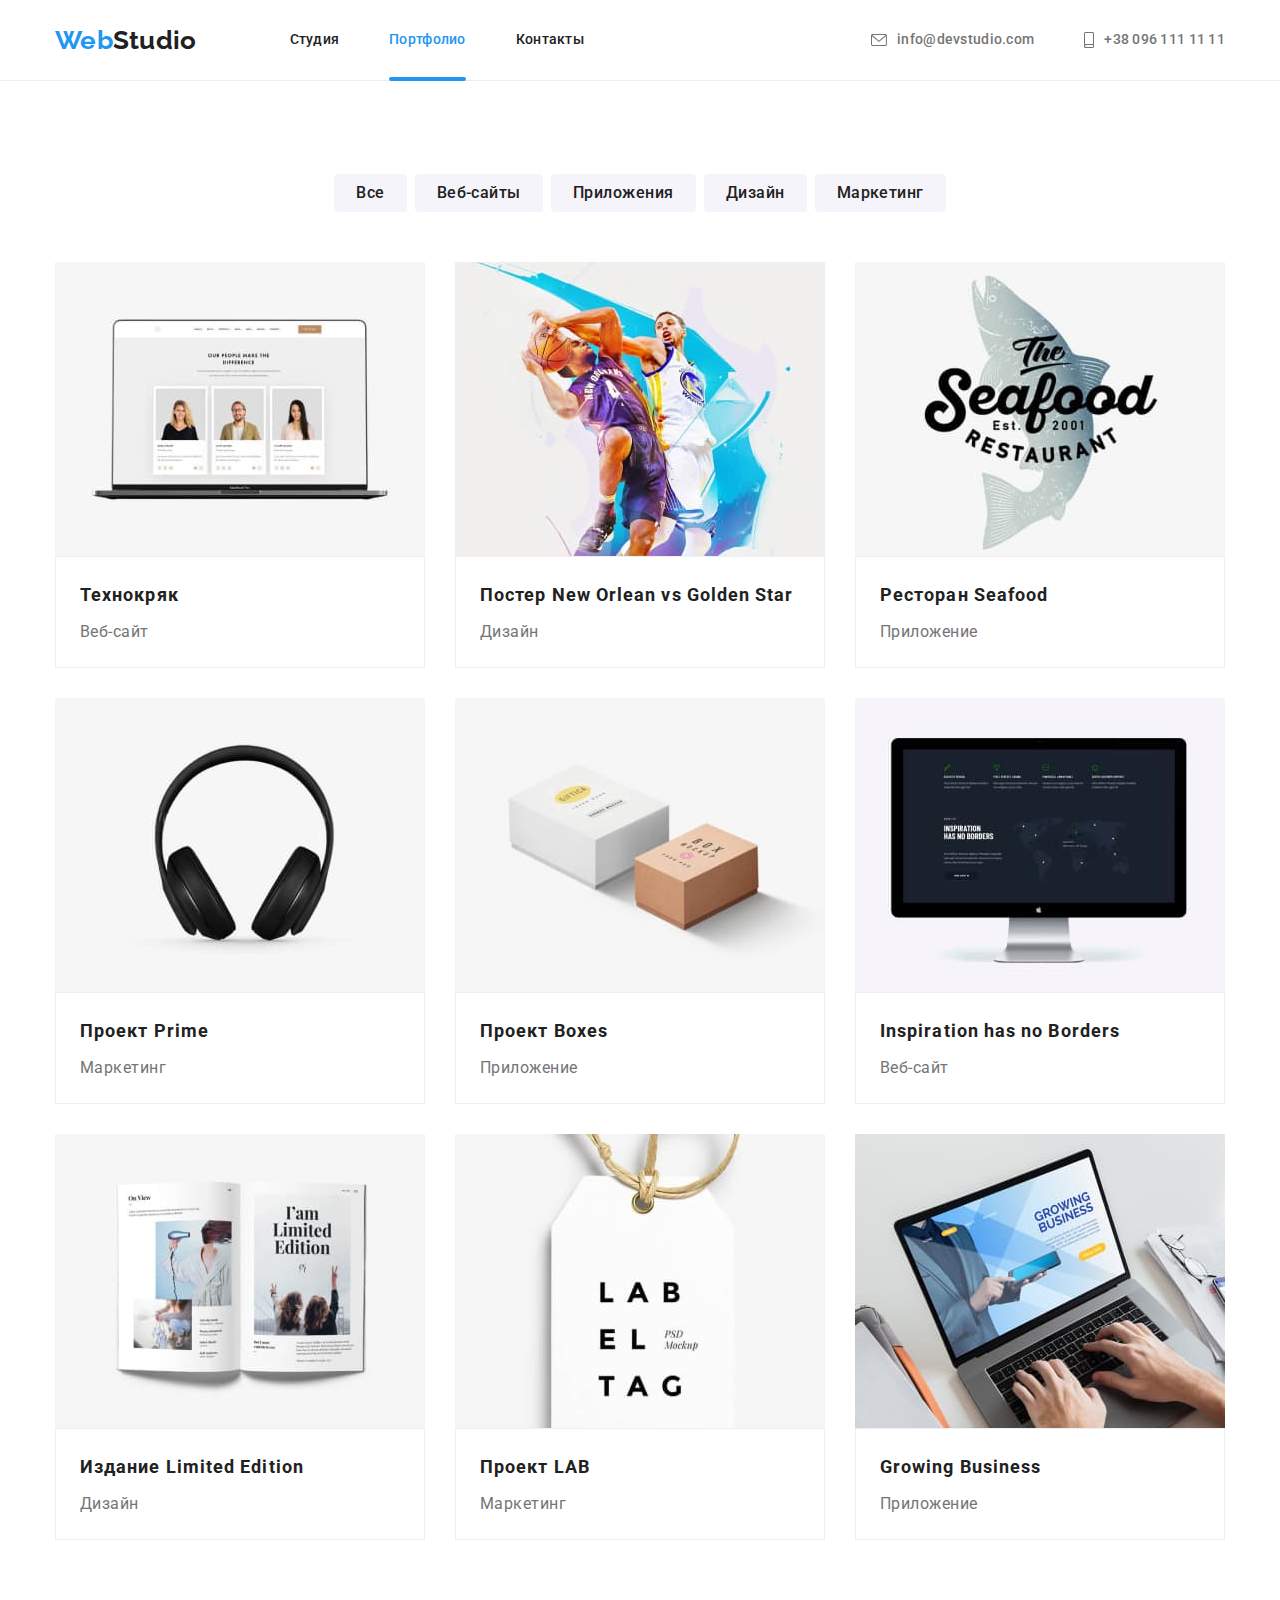
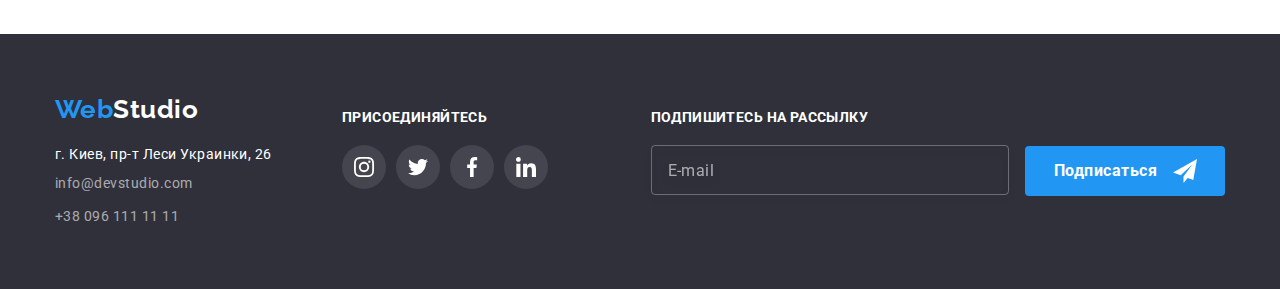
==== portfolio.html @ 557e2984 "clone project" ====
<!DOCTYPE html>
<html lang="ru">
<head>
    <meta charset="UTF-8">
    <meta http-equiv="X-UA-Compatible" content="IE=edge">
    <meta name="viewport" content="width=device-width, initial-scale=1.0">
    <title>Document</title>
    <link href="https://fonts.googleapis.com/css2?family=Raleway:wght@700&family=Roboto:wght@400;500;700;900&display=swap" rel="stylesheet">
    <link rel="stylesheet" href="https://cdnjs.cloudflare.com/ajax/libs/modern-normalize/1.1.0/modern-normalize.min.css">
    <link rel="stylesheet" href="./css/styles.css">    
</head>
<body>
    <header class="page-header">
        <nav class="container site-nav">
            <a href="./index.html" class="logo"><span class="logo-web">Web</span><span class="logo-studio">Studio</span></a>
            <ul class="nav-nav list">
                <li class="item">
                    <a href="./index.html" class="site-nav-link">Студия</a>
                </li>
                <li class="item">
                    <a href="./portfolio.html" class="site-nav-link current">Портфолио</a>
                </li>
                <li class="item">
                    <a href="#" class="site-nav-link">Контакты</a>
                </li>
            </ul>
            <ul class="nav-contacts list">
                <li class="item">
                    <a href="mailto:info@devstudio.com" class="site-nav-contacts">
                        <svg class="icon-mail" aria-hidden="true">
                            <use href="./images/sprite.svg#icon-envelope"></use>
                        </svg>
                        info@devstudio.com
                    </a>
                </li>
                <li class="item">
                    <a href="tel:+380961111111" class="site-nav-contacts">
                        <svg class="icon-phone" aria-hidden="true">
                            <use href="./images/sprite.svg#icon-smartphone"></use>
                        </svg>
                        +38 096 111 11 11
                    </a>
                </li>
            </ul>
        </nav>
</header>
    <main>
        <section class="section">
            <div class="container">
                <h1 class="jobs-portfolio">Наши работы</h1>
                <ul class="nav-filter list">
                    <li class="nav-filter-item">
                        <button type="button" class="nav-filter-btn">Все</button>
                    </li>
                    <li class="nav-filter-item">
                        <button type="button" class="nav-filter-btn">Веб-сайты</button>
                    </li>
                    <li class="nav-filter-item">
                        <button type="button" class="nav-filter-btn">Приложения</button>
                    </li>
                    <li class="nav-filter-item">
                        <button type="button" class="nav-filter-btn">Дизайн</button>
                    </li>
                    <li class="nav-filter-item">
                        <button type="button" class="nav-filter-btn">Маркетинг</button>
                    </li>
                </ul>
            <ul class="projects list">
                <li class="projects-item">
                    <a href="#" class="project-link">
                        <div class="overlay-box-projects">
                            <img src="./images/technokryak.jpg" alt="Веб сайт Технокряк" width="370" height="294" class="project-img">
                            <div class="overlay-projects">
                                <p>
                                    This content is hidden through transformation and only appears when hovering over the link image
                                </p>
                            </div>
                        </div>  
                        <div class="project-item-card">
                            <h2 class="project-title">Технокряк</h2>
                            <p class="project-type">Веб-сайт</p>
                        </div>
                    </a>
                </li>
                <li class="projects-item">
                    <a href="#" class="project-link">
                        <div class="overlay-box-projects">
                            <img src="./images/poster-bbal.jpg" alt="Дизайн афиши бля баскетбольной игры" width="370" height="294" class="project-img">
                            <div class="overlay-projects">
                                <p>
                                    This content is hidden through transformation and only appears when hovering over the link image
                                </p>
                            </div>
                        </div>
                            <div class="project-item-card">
                                <h2 class="project-title">Постер New Orlean vs Golden Star</h2>
                                <p class="project-type">Дизайн</p>
                            </div>
                        </a>
                </li>
                <li class="projects-item">
                    <a href="#" class="project-link">
                        <div class="overlay-box-projects">
                            <img src="./images/seafood-restaurant.jpg" alt="Приложение для Ресторана морепродуктов" width="370" height="294" class="project-img">
                            <div class="overlay-projects">
                                <p>
                                    This content is hidden through transformation and only appears when hovering over the link image
                                </p>
                        </div>
                        </div>
                            <div class="project-item-card">
                                <h2 class="project-title">Ресторан Seafood</h2>
                                <p class="project-type">Приложение</p>
                            </div>
                        </a>
                </li>
                <li class="projects-item">
                    <a href="#" class="project-link">
                        <div class="overlay-box-projects">
                            <img src="./images/project-prime.jpg" alt="Маркетинговый Проект Прайм" width="370" height="294" class="project-img">
                            <div class="overlay-projects">
                                <p>
                                    This content is hidden through transformation and only appears when hovering over the link image
                                </p>
                            </div>
                        </div>  
                        <div class="project-item-card">
                            <h2 class="project-title">Проект Prime</h2>
                            <p class="project-type">Маркетинг</p>
                        </div>
                    </a>
                </li>
                <li class="projects-item">
                    <a href="#" class="project-link">
                        <div class="overlay-box-projects">
                            <img src="./images/project-boxes.jpg" alt="Приложение Коробки" width="370" height="294" class="project-img">
                            <div class="overlay-projects">
                                <p>
                                    This content is hidden through transformation and only appears when hovering over the link image
                                </p>
                            </div>
                        </div>  
                        <div class="project-item-card">
                            <h2 class="project-title">Проект Boxes</h2>
                            <p class="project-type">Приложение</p>
                        </div>
                    </a>
                </li>
                <li class="projects-item">
                    <a href="#" class="project-link">
                        <div class="overlay-box-projects">
                            <img src="./images/inspiration-has-no-borders.jpg" alt="Веб сайт Вдохновение" width="370" height="294" class="project-img">
                            <div class="overlay-projects">
                                <p>
                                    This content is hidden through transformation and only appears when hovering over the link image
                                </p>
                            </div>
                        </div>  
                        <div class="project-item-card">
                            <h2 class="project-title">Inspiration has no Borders</h2>
                            <p class="project-type">Веб-сайт</p>
                        </div>
                    </a>
                </li>
                <li class="projects-item">
                    <a href="#" class="project-link">
                        <div class="overlay-box-projects">
                            <img src="./images/limited-edition.jpg" alt="Дизайн издания" width="370" height="294" class="project-img">
                            <div class="overlay-projects">
                                <p>
                                    This content is hidden through transformation and only appears when hovering over the link image
                                </p>
                            </div>
                        </div>  
                        <div class="project-item-card">
                            <h2 class="project-title">Издание Limited Edition</h2>
                            <p class="project-type">Дизайн</p>
                        </div>
                    </a>
                </li>
                <li class="projects-item">
                    <a href="#" class="project-link">
                        <div class="overlay-box-projects">
                            <img src="./images/project-lab.jpg" alt="Маркетинговый проект LAB" width="370" height="294" class="project-img">
                            <div class="overlay-projects">
                                <p>
                                    This content is hidden through transformation and only appears when hovering over the link image
                                </p>
                            </div>
                        </div>  
                        <div class="project-item-card">
                            <h2 class="project-title">Проект LAB</h2>
                            <p class="project-type">Маркетинг</p>
                        </div>
                    </a>
                </li>
                <li class="projects-item">
                    <a href="#" class="project-link">
                        <div class="overlay-box-projects">
                            <img src="./images/app-gw.jpg" alt="Приложение для бизнеса" width="370" height="294" class="project-img">
                            <div class="overlay-projects">
                                <p>
                                    This content is hidden through transformation and only appears when hovering over the link image
                                </p>
                            </div>
                        </div>  
                        <div class="project-item-card">
                            <h2 class="project-title">Growing Business</h2>
                            <p class="project-type">Приложение</p>
                        </div>
                    </a>
                </li>
            </ul>
            </div>     
        </section>
    </main>
    <footer class="section page-footer">
        <div class="container footer-container">
            <div class="left-container">
                <a href="./index.html" class="logo-footer"><span class="logo-web">Web</span><span class="logo-studio-footer">Studio</span></a>
        <address>
            <ul class="adress list">
                <li class="list-adress-item">
                    <a href="https://goo.gl/maps/piqngm7oDQpEDh6u6" target="_blank" rel="noopener nofollow noreferrer" class="footer-address">г. Киев, пр-т Леси Украинки, 26</a>
                </li>
                <li class="list-adress-item">
                    <a href="mailto:info@devstudio.com" class="footer-contacts">info@devstudio.com</a>
                </li>
                <li class="list-adress-item">
                    <a href="tel:+380961111111" class="footer-contacts">+38 096 111 11 11</a>
                </li>
            </ul>
        </address>
            </div>
            <div class="middle-container">
                <p class="join">присоединяйтесь</p>
                <div class="soc-nwf">
                    <ul class="social list">
                        <li class="social-network">
                            <a href="#" class="social-link-footer">
                                <svg class="icon-social-footer icon-instagram" aria-label="Перейти в Instagram">
                                    <use href="./images/sprite.svg#icon-instagram"></use>
                                </svg>
                            </a>
                        </li>
                        <li class="social-network">
                            <a href="#" class="social-link-footer">
                                <svg class="icon-social-footer icon-twitter" aria-label="Перейти в Twitter">
                                    <use href="./images/sprite.svg#icon-twitter"></use>
                                </svg>
                            </a>
                        </li>
                        <li class="social-network">
                            <a href="#" class="social-link-footer">
                                <svg class="icon-social-footer icon-facebook" aria-label="Перейти в Facebook">
                                    <use href="./images/sprite.svg#icon-facebook"></use>
                                </svg>
                            </a>
                        </li>
                        <li class="social-network">
                            <a href="#" class="social-link-footer">
                                <svg class="icon-social-footer icon-linkedin" aria-label="Перейти в LinkeIn">
                                    <use href="./images/sprite.svg#icon-linkedin"></use>
                                </svg>
                            </a>
                        </li>
                    </ul>
                </div>
            </div>
            <div class="right-container">
                <p class="join">Подпишитесь на рассылку</p>
                <form class="footer-subscription">
                    <label class="footer-subscription-label">
                        <input class="footer-subscription-email" type="email" name="user-email-footer" placeholder="E-mail">
                    </label>
                    <button type="submit" class="btn-hero footer-subscription-btn">Подписаться</button>
                </form>
            </div>
        </div>
    </footer>
</body>
</html>
---- css/styles.css ----
html {
	box-sizing: border-box;
}
*,
*::after,
*::before {
	box-sizing: inherit;
}
/* Стили для обнуления верхних отступов у элементов */
h1,
h2,
h3,
h4,
h5,
h6,
p {
	margin-top: 0;
}
/* Класс для обнуления базовых свойств у списков (ul) */
.list {
	list-style: none;
	padding-left: 0;
	margin: 0;
}
/* Класс для обнуления базовых свойств у ссылок */
.link {
	text-decoration: none;
	color: inherit;
}
/* Свойства для корректного отображения картинок */
img {
	display: block;
	max-width: 100%;
	height: auto;
}
/* Свойства для обнуления курсива у address */
address {
	font-style: normal;
}

:root{
    --text-color-black: #212121;
    --color-white: #FFFFFF;
    --text-color-gray: #757575;
    --text-color-contacts-footer: rgba(255,255,255,0.6);
    --accent-color-main: #2196F3;
    --secondary-background-color: #f5f4fa;
    --icons-clients-color: #afb1b8;
    --background-color: #e5e5e5;
    --transition-timing-function: cubic-bezier(0.4, 0, 0.2, 1);


}

/* all pages */
body {
    padding-top: 80px;
   background: var(--color-white);
   font-family: Roboto, sans-serif; 
   letter-spacing: 0.03em;
   color: var(--text-color-gray);
   margin: 0;
}

.section {
    padding-top: 94px;
    padding-bottom: 94px;
}

.container {
    margin-left: auto;
    margin-right: auto;
    width: 1200px;
    padding-left: 15px;
    padding-right: 15px;    
}


/* Header */
.page-header {
    display: flex;
    align-items: center;
    background-color: var(--color-white);
    border-bottom: 1px solid #ECECEC;
    position: fixed;
    z-index: 10;
    top: 0;
    left: 0;
    width: 100%;
}

.logo {
    display: flex;
    font-family: raleway, sans-serif;
    font-weight: 700;
    font-size: 26px;
    line-height: 1.19;
    text-decoration: none;
}

.logo-web {
    display: block;
    color: var(--accent-color-main);
}

.logo-studio {
    display: block;
    color: var(--text-color-black);
}

.site-nav {
    display: flex;
    align-items: center;
    font-size: 14px;
    font-weight: 500;
    line-height: 1.14;
    letter-spacing: 0.02em;
    color: var(--text-color-black);
}

.nav-nav .item+.item {
    margin-left: 50px;
}

.nav-nav {
    display: flex;
    margin-left: 93px;
} 

.nav-contacts {
    display: flex;
    padding-top: 32px;
    padding-bottom: 32px;
    margin-left: auto;
}

.nav-contacts .item+.item {
    margin-left: 50px;
}

.site-nav-link {
    display: inline-block;
    padding-top: 32px;
    padding-bottom: 32px;
    position: relative;
    text-decoration: none;
    color: var(--text-color-black);
    
    transition: color 250ms var(--transition-timing-function);
}

.site-nav-link::after {
    content: " ";
    position: absolute;
    display: block;
    width: 0%;
    height: 4px;
    border-radius: 2px;
    background-color: var(--accent-color-main);
    bottom: 0;
    left: 0;
    transition: width 250ms var(--transition-timing-function);
}

.current::after {
    content: " ";
    position: absolute;
    display: block;
    width: 100%;
    height: 4px;
    background-color: var(--accent-color-main);
    bottom: -1px;
    left: 0;
}

.site-nav-link:hover:after,
.site-nav-link:focus:after {
    width: 100%;
}

.site-nav-contacts {
    display: flex;
    align-items: center;
    color: var(--text-color-gray);
    letter-spacing: 0.02em;
    text-decoration: none;

    transition: color 250ms var(--transition-timing-function);
}

.icon-mail {
    width: 16px;
    height: 12px;
    margin-right: 10px;
    fill: var(--text-color-gray);
}

.icon-phone {
    width: 10px;
    height: 16px;
    margin-right: 10px;
    fill: var(--text-color-gray);
}

.site-nav-link:hover, 
.site-nav-link:focus {
    color: var(--accent-color-main);
}

.current,
.site-nav-contacts:focus,
.site-nav-contacts:hover {
    color: var(--accent-color-main);
}

.site-nav-contacts:hover .icon-phone,
.site-nav-contacts:focus .icon-phone,
.site-nav-contacts:hover .icon-mail,
.site-nav-contacts:focus .icon-mail {
    fill: var(--accent-color-main);
    transition: fill 250ms var(--transition-timing-function);
}


/* body index */
/* hero */
.hero {
    text-align: center;
    }

.hero-section {
    height: 600px;
    max-width: 1600px;
    margin-left: auto;
    margin-right: auto;
    background-color: #2F303A;
    background-image: 
        linear-gradient( to right, rgba(47, 48, 58, 0.4), rgba(47, 48, 58, 0.4)), 
        url(../images/hero-img.jpg);
    background-repeat: no-repeat;
    background-size: cover;
    background-position: center;    
    padding-top: 200px;
    padding-bottom: 200px;
}

.hero-title {
    font-weight: 900;
    margin-bottom: 30px;
    padding-left: 252px;
    padding-right: 252px;
    font-size: 44px;
    line-height: 1.36; 
    text-align: center;
    letter-spacing: 0.06em;
    text-transform: uppercase;
    color: var(--color-white);
}

.btn-hero {
    border-radius: 4px;
    border: none;
    min-width: 200px;
    padding: 10px 32px;
    font-family: Roboto, sans-serif;
    background-color: var(--accent-color-main);
    color: var(--color-white);
    font-weight: 700;
    font-size: 16px;
    line-height: 1.87;
    letter-spacing: 0.03em;
    cursor: pointer;

    transition: background-color 2250ms var(--transition-timing-function);
}

.btn-hero:hover {
    background-color: #188CE8;
    color: var(--color-white);
    font-weight: 700;
    font-size: 16px;
    line-height: 1.87;    
}

/* benefits */

.benefits-titles {
    color: transparent;
    font-size: 0;
}

.benefits-grid {
    display: flex;
}

.benefits-list {
    width: 270px;
}
.benefits-grid .benefits-list+.benefits-list {
    margin-left: 30px;
}

.benefits-picture {
    display: flex;
    align-items: center;
    justify-content: center;
    margin-bottom: 30px;
    border-radius: 4px;
    width: 270px;
    height: 120px;
    background-color: var(--secondary-background-color);
}

.benefits-icon {
    display: flex;
}

.icon-details {
    width: 65.32px;
    height: 70px;
    fill: var(--accent-color-main);
}

.icon-time {
    width: 67px;
    height: 70px;
    fill: var(--accent-color-main);
}

.icon-planning {
    width: 70px;
    height: 70px;
    fill: var(--accent-color-main);
}

.icon-austronaut {
    width: 70px;
    height: 70px;
    fill: var(--accent-color-main);
}

.benefits-title {
    margin-bottom: 10px;
    font-weight: 700;
    font-size: 14px;
    line-height: 1.14;
    text-transform: uppercase;
    color: var(--text-color-black);
}

.benefits-description {
    font-size: 14px;
    line-height: 1.71;
    margin-bottom: 0;
}

/* our-jobs */

.our-jobs {
    padding-top: 0px;
}

.our-jobs-title {
    margin-bottom: 50px;
    font-weight: 700;
    font-size: 36px;
    line-height: 1.17;
    text-align: center;
    color: var(--text-color-black);
}

.job-list {
    display: flex;
}

.job-item {
    position: relative;
}

.job-item::before {
    content: "";
    position: absolute;
    bottom: 0;
    left: 0;
    width: 100%;
    height: calc(100%/4);
    background-color: rgba(47, 48, 58, 0.8);
}
.our-jobs-description {
    position: absolute;
    left: 50%;
    margin-right: -50%;
    transform: translate(-50%);
    bottom: 27px;
    display: inline-block;
    text-transform: uppercase;
    color: var(--color-white);
    font-family: 'Roboto';
    font-weight: 700;
    font-size: 14px;
    line-height: 1.14;
    letter-spacing: 0.03em;

}

.job-list .job-item+.job-item {
    margin-left: 30px;
}


/* stuff */
.stuff {
    background-color: var(--secondary-background-color);
}

.stuff-list {
    display: flex;
    
}

.stuff-title {
    margin-bottom: 50px;
    font-weight: 700;
    font-size: 36px;
    line-height: 1.17;
    text-align: center;
    color: var(--text-color-black);
}

.stuff-info {
    padding-top: 30px;
    margin-bottom: 16px;
}

.stuff-name {
    margin-bottom: 10px;
    font-weight: 500;
    font-size: 16px;
    line-height: 1.19;
    text-align: center;
    color: var(--text-color-black);
}

.stuff-position {
    margin-bottom: 0px;
    font-size: 16px;
    line-height: 1.19;
    text-align: center;
}

.stuff-list .stuff-item+.stuff-item {
    margin-left: 30px;
}

.stuff-item {
    box-shadow: 0px 1px 3px rgba(0, 0, 0, 0.12), 0px 1px 1px rgba(0, 0, 0, 0.14), 0px 2px 1px rgba(0, 0, 0, 0.2);
    border-radius: 0px 0px 4px 4px;
    background-color: var(--color-white);
}

.soc-nw {
    margin-bottom: 1.875rem;
}

.social {
    display: flex;
    justify-content: center;
    padding: 0;
    margin: 0;
}

.social .social-network+.social-network {
    margin-left: 0.625rem;
}

.social-network {
    display: flex;
}
    
.social-link {
    display: inline-flex;
    padding: 0;
    align-items: center;
    justify-content: center;
    width: 44px;
    height: 44px;
    border-radius: 50%;
    background-color: inherit;
    transition: background-color 250ms var(--transition-timing-function);
}
.icon-social {
    display: flex;
    justify-content: center;
    width: 20px;
    height: 20px;
    fill: var(--icons-clients-color);
    transition: fill 250ms var(--transition-timing-function);
}
.social-link:focus,
.social-link:hover {
    background-color: var(--accent-color-main);
}

.social-link:hover .icon-social{
    fill: var(--color-white);
}

.social-link:focus .icon-social{
    fill: var(--color-white);
}



/* Постоянные клиенты */
.clients-title {
    margin-bottom: 50px;
    font-weight: 700;
    font-size: 36px;
    line-height: 1.17;
    text-align: center;
    color: var(--text-color-black);
}

.clients-list {
    display: inline-flex;
}

.clients-pak {
    align-items: center;
    justify-content: center;
    display: flex;
    width: 170px;
    height: 92px;
    border: 1px solid var(--icons-clients-color);
    border-radius: 4px;
    transition: fill 250ms var(--transition-timing-function);
}

.clients-item {
    display: inline-flex;
    align-items: center;
    margin-right: 30px;
}

.clients-item:nth-last-child(1) {
    margin-right: 0px;
}

.btn-clients {
    align-items: center;
    display: block;
    fill: var(--icons-clients-color);
    transition: fill 250ms var(--transition-timing-function);
}

.clients-pak:hover .btn-clients {
    fill: var(--accent-color-main);
}

.clients-pak:focus .btn-clients {
    fill: var(--accent-color-main);
}

.clients-pak:focus,
.clients-pak:hover {
    border: 1px solid var(--accent-color-main);
    border-radius: 4px;
}




/* footer */
.page-footer {
    padding-top: 60px;
    padding-bottom: 60px;
    background-color: #2F303A;
}

.footer-container {
    display: flex;

}
.left-container {
    margin-right: 4.375rem;
}

.right-container {
    margin-left: auto;
}

.join {
    display: flex;
    text-transform: uppercase;
    font-family: 'Roboto';
    font-style: normal;
    font-weight: 700;
    font-size: 14px;
    line-height: 16px;
    letter-spacing: 0.03em;
    padding-top: 15px;
    margin-bottom: 20px;
    color: var(--color-white);
}

.soc-nwf {
    margin-bottom: 1.875rem;
}

.social-link-footer {
    display: inline-flex;
    padding: 0;
    align-items: center;
    justify-content: center;
    width: 44px;
    height: 44px;
    border-radius: 50%;
    background-color: rgba(255, 255, 255, 0.1);
    transition: background-color 250ms var(--transition-timing-function);
}

.icon-social-footer {
    display: flex;
    justify-content: center;
    width: 20px;
    height: 20px;
    fill: var(--color-white);
}

.social-link-footer:focus,
.social-link-footer:hover {
    background-color: var(--accent-color-main);
}

.social-link-footer:hover .icon-social{
    fill: var(--color-white);
}

.logo-footer {
    display: flex;
    margin-bottom: 20px;
    font-family: raleway, sans-serif;
    font-weight: 700;
    font-size: 26px;
    line-height: 1.19;
    text-decoration: none;
}

.logo-studio-footer {
    color: var(--color-white);
}

.adress {
    display: flex;
    flex-direction: column;
}

.list-adress-item:not(:last-child) {
    margin-bottom: 9px;
}

.footer-address {
    display: inline-block;
    font-style: normal;
    font-size: 14px;
    line-height: 1.71px;
    color: var(--color-white);
    text-decoration: none;
}

.footer-contacts {
    display: inline-block;
    font-style: normal;
    font-size: 14px;
    line-height: 1.71;
    text-decoration: none;
    color: rgba(255, 255, 255, 0.6);
}

.footer-contacts:hover,
.footer-contacts:focus {
   color: var(--accent-color-main); 
}

.footer-subscription-email {
    display: inline-flex;
    color: var(--text-color-gray);
    width: 358px;
    height: 50px;
    margin-right: 12px;
    padding: 15px 16px;
    border-radius: 4px;
    background: transparent;
    border: 1px solid rgba(255, 255, 255, 0.3);
    filter: drop-shadow(0px 4px 4px rgba(0, 0, 0, 0.15));
}

.footer-subscription-email::placeholder {
    font-family: 'Roboto';
    font-style: normal;
    font-weight: 400;
    font-size: 16px;
    line-height: 1.25;
    letter-spacing: 0.03em;
    color: rgba(255, 255, 255, 0.6);
}

.footer-subscription-label {
    display: inline-flex;
}

.footer-subscription-btn {
    position: relative;
    display: inline-flex;
    align-content: flex-start;
    padding: 10px 29px;

}

.footer-subscription-btn::after {
    content: "";
    position: absolute;
    top: 13px;
    right: 28px;
    margin-left: 10px;
    width: 24px;
    height: 24px;
    background-image: url(../images/icon-send.svg);
    background-size: contain;
    background-repeat: no-repeat;
}


/* body portfolio */

.jobs-portfolio {
    color: transparent;
    font-size: 0;
}

.nav-filter {
    display: flex;
    margin-bottom: 50px;
    font-size: 16px;
    font-weight: 500;
    line-height: 1.62;
    justify-content: center;
}

.nav-filter .nav-filter-item+.nav-filter-item {
    margin-left: 8px;
}

.nav-filter-btn {
    padding-left: 22px;
    padding-top: 6px;
    padding-right: 22px;
    padding-bottom: 6px;
    border: none;
    border-radius: 4px;
    font-family: Roboto, sans-serif;
    font-weight: 500;
    font-size: 16px;
    line-height: 1.62;
    color: var(--text-color-black);
    background-color: #F5F4FA;
    letter-spacing: 0.03em;
    cursor: pointer;
    transition: color 250ms var(--transition-timing-function), background-color 250ms var(--transition-timing-function), box-shadow 250ms var(--transition-timing-function);
    
}

.nav-filter-btn:active,
.nav-filter-btn:hover,
.nav-filter-btn:focus {
    color: var(--color-white);
    background-color: var(--accent-color-main);
    box-shadow: 0px 3px 1px rgba(0, 0, 0, 0.1), 0px 1px 2px rgba(0, 0, 0, 0.08), 0px 2px 2px rgba(0, 0, 0, 0.12);
}

.projects{
    display: flex;
    flex-wrap: wrap;
    text-decoration: none;
    
}

.projects-item {
    display: flex;
    width: calc((100% - 60px) / 3);
    margin-right: 30px;
    margin-bottom: 30px;
}

.project-item-card {
    border: 1px solid #eeeeee;
    padding-left: 24px;
    padding-top: 20px;
    padding-bottom: 20px;
}

.projects-item:nth-child(3n) {
    margin-right: 0;
}

.projects-item:nth-last-child(-n + 3)  {
    margin-bottom: 0;
}

.project-link {
    display: block;
    text-decoration: none;
    color: var(--text-color-gray);
    transition: box-shadow 250ms var(--transition-timing-function);
}

.overlay-box-projects {
    position: relative;
    overflow: hidden;
}

.overlay-projects {
    position: absolute;
    background-color: rgba(33, 150, 243, 0.9);
    color: var(--color-white);
    top: 0;
    left: 0;
    width: 100%;
    height: 100%;
    padding: 63px 24px;
    font-style: normal;
    font-weight: 400;
    font-size: 18px;
    line-height: 1.56;
    letter-spacing: 0.03em;
    transform: translateY(100%);
    transition: transform 250ms var(--transition-timing-function);
}

.overlay-box-projects:hover .overlay-projects{
    transform: translateY(0%);
}

.project-link:focus,
.project-link:hover {
    box-shadow: 0px 1px 1px rgba(0, 0, 0, 0.12), 0px 4px 4px rgba(0, 0, 0, 0.06), 1px 4px 6px rgba(0, 0, 0, 0.16);
}

.project-title {
    display: inline-block;
    margin-bottom: 4px;
    text-decoration: none;
    font-weight: 700;
    font-size: 18px;
    line-height: 2;
    letter-spacing: 0.06em;
    color: var(--text-color-black);
}

.project-type {
    margin-bottom: 0px;
    text-decoration: none;
    font-size: 16px;
    line-height: 1.88;
}

/* Form-field */

.form-field {
    margin-bottom: 10px;
}

.form-field-inner {
    position: relative;
}

.form-field-icon {
    position: absolute;
    width: 13px;
    height: 13px;
    left: 14px;
    top: 50%;
    transform: translateY(-50%);

}

.form-field-label {
    display: block;
    margin: 0px 0px 4px 0px;
    font-family: 'Roboto';
    font-style: normal;
    font-weight: 400;
    font-size: 12px;
    line-height: 1.17;
    letter-spacing: 0.01em;
    color: var(--text-color-gray);
}

.checkbox-label {
    display: flex;
    align-items: center;
}

.form-field-input {
    width: 100%;
    height: 40px;
    padding: 12px 42px;
    background: var(--color-white);
    border-radius: 4px;
    border: 1px solid rgba(33, 33, 33, 0.2);
}

.form-field-input:focus {
    outline: none;
    border: 1px solid var(--accent-color-main);
}

.form-field-input:focus + .form-field-icon {
    fill: var(--accent-color-main)
}

.form-field-textarea {
    width: 100%;
    height: 120px;
    resize: none;
    padding: 12px 16px;
    border: 1px solid rgba(33, 33, 33, 0.2);
    border-radius: 4px;
    font-family: 'Roboto';
    font-style: normal;
    font-weight: 400;
    font-size: 12px;
    line-height: 1.17;
    letter-spacing: 0.01em;
}

.form-field-textarea:focus {
    outline: none;
    border: 1px solid var(--accent-color-main);
}

.form-field-textarea::placeholder {
    font-family: 'Roboto';
    font-style: normal;
    font-weight: 400;
    font-size: 14px;
    line-height: 1.17;
    letter-spacing: 0.01em;
    color: rgba(117, 117, 117, 0.5);
}

.form-field:nth-child(4) {
    margin-bottom: 20px;
}

.checkbox-field {
    display: flex;
    align-items: center;
}

.form-field-checkbox {
    position: absolute;
    -webkit-appearance: none;
    -moz-appearance: none;
    appearance: none;
}

.checkbox-icon {
    display: inline-block;
    margin: 0px 8px;
    width: 16px;
    height: 15px;
    border-radius: 4px;
    border: 1px solid var(--text-color-black);
}

.form-field-checkbox:checked + .checkbox-icon {
    background-color: var(--accent-color-main);
    border-color: var(--accent-color-main);
    background-image: url(../images/icon-check.svg);
    background-size: cover;
    background-origin: border-box;


}

.form-field:nth-child(5) {
    margin-bottom: 30px;
}

.checkbox-descrition {
    margin-bottom: 0px;
    margin-right: 5px;
    display: inline-flex;
    font-family: 'Roboto';
    font-style: normal;
    font-weight: 400;
    font-size: 14px;
    line-height: 1.71;
    letter-spacing: 0.03em;
}

.form-field-btn {
    display: block;
    min-width: 200px;
    margin-left: auto;
    margin-right: auto;
}

.privacy {
    display: flex;
    font-family: 'Roboto';
    font-style: normal;
    font-weight: 400;
    font-size: 14px;
    line-height: 1.71;
    letter-spacing: 0.03em;
    margin: 0;
    color: var(--accent-color-main);
}

/* MODAL */
.backdrop {
    position: fixed;
    top: 0;
    left: 0;
    width: 100%;
    height: 100%;
    background-color: rgba(0, 0, 0, 0.2);

    transition: opacity 250ms var(--transition-timing-function), visibility 250ms var(--transition-timing-function);
}
.backdrop.is-hidden .modal {
    transform: translate(-50%, -50%) scale(1.3);
}

.modal {
    position: relative;
    top: 50%;
    left: 50%;
    transform: translate(-50%, -50%) scale(1);
    width: 528px;
    height: 581px;
    background-color: var(--color-white);
    box-shadow: 0px 1px 3px rgba(0, 0, 0, 0.12), 0px 1px 1px rgba(0, 0, 0, 0.14), 0px 2px 1px rgba(0, 0, 0, 0.2);
    border-radius: 4px;
    transition: transform 250ms var(--transition-timing-function);
}

.close-modal {
    position: absolute;
    top: 0.5rem;
    right: 0.5rem;
    display: flex;
    width: 30px;
    height: 30px;
    align-items: center;
    justify-content: center;
    outline: none;
    border-radius: 50%;
    border: 1px solid rgba(0, 0, 0, 0.1);
    cursor: pointer;
    background: var(--color-white);
    transition: transform 500ms var(--transition-timing-function);
}

.close-modal:hover {
    transform: rotate(90deg);
}

.close-modal:hover .icon-modal {
    fill: var(--accent-color-main);
}

.backdrop.is-hidden {
    opacity: 0;
    visibility: hidden;
    pointer-events: none;
}

.modal-unit {
    padding: 40px;

}

.modal-unit-title {
    font-family: 'Roboto';
    font-style: normal;
    font-weight: 700;
    font-size: 20px;
    line-height: 23px;
    text-align: center;
    letter-spacing: 0.03em;
    color: var(--text-color-black);
}
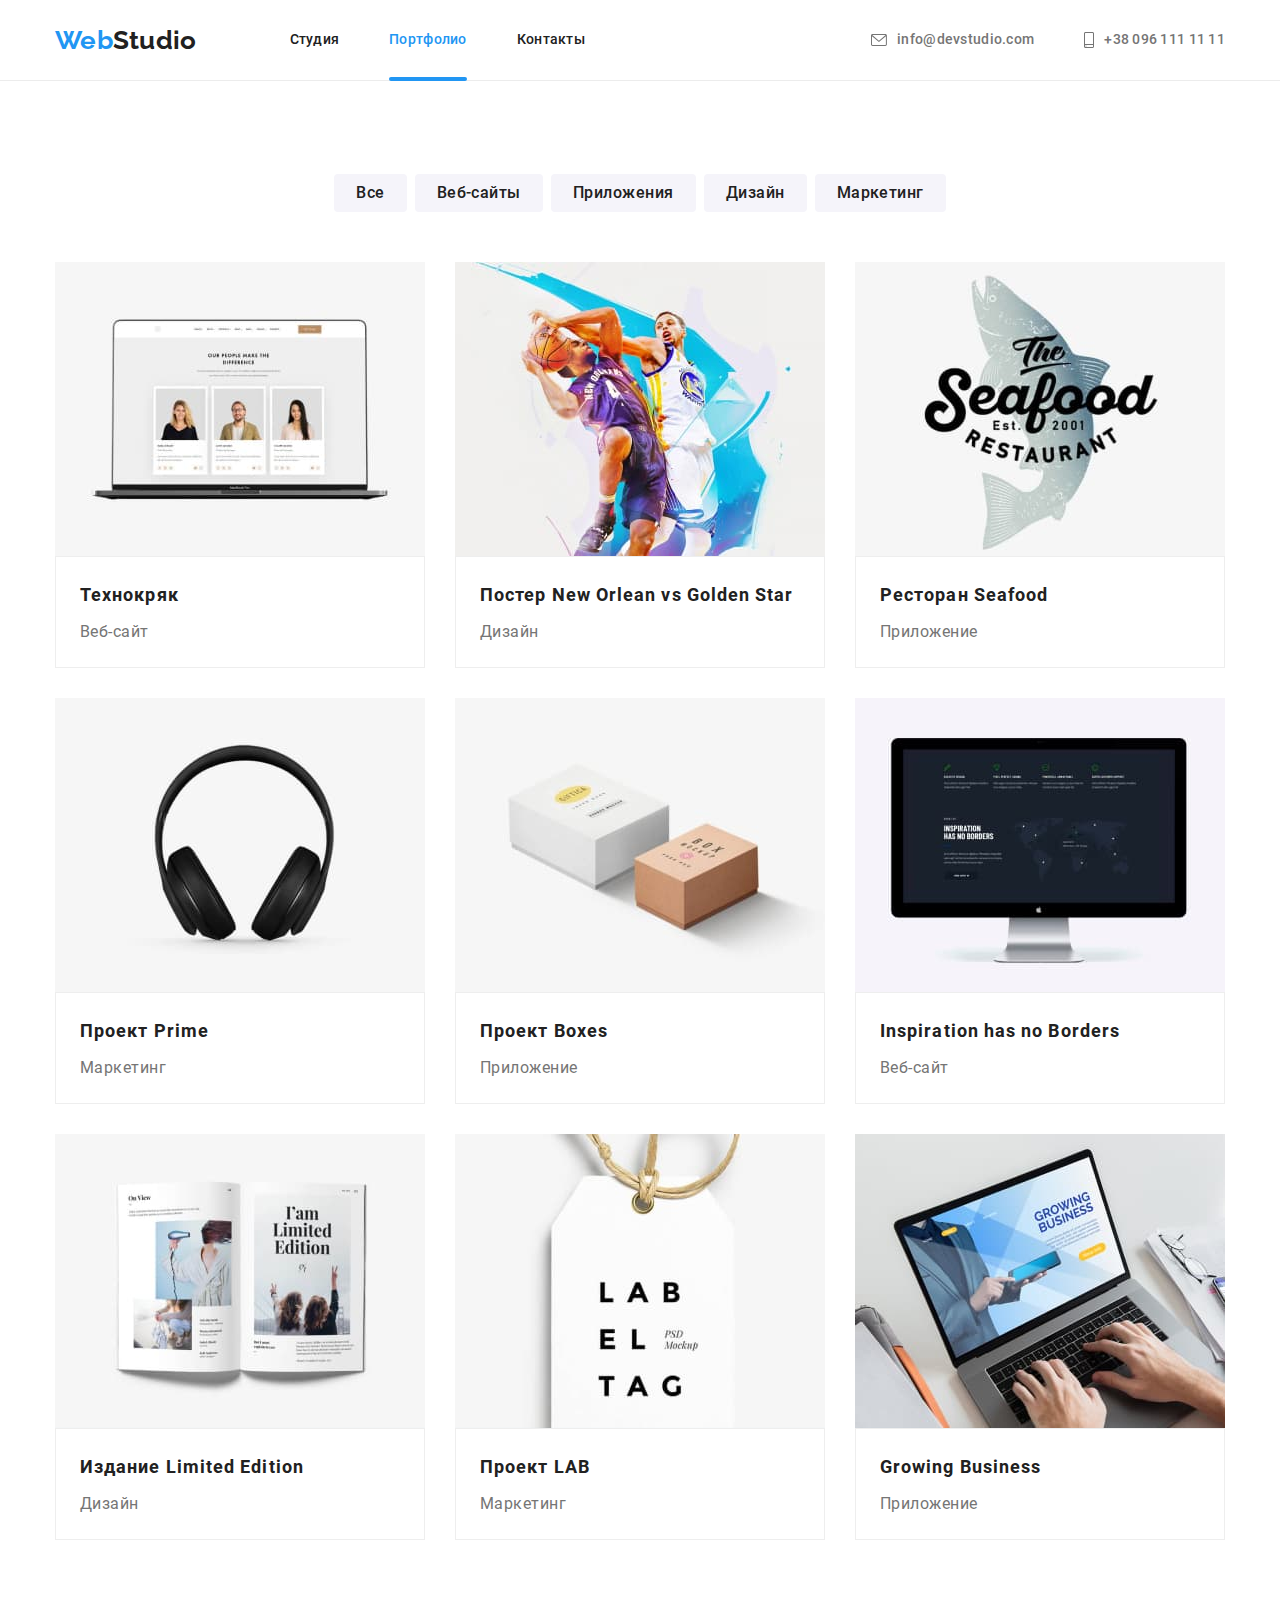
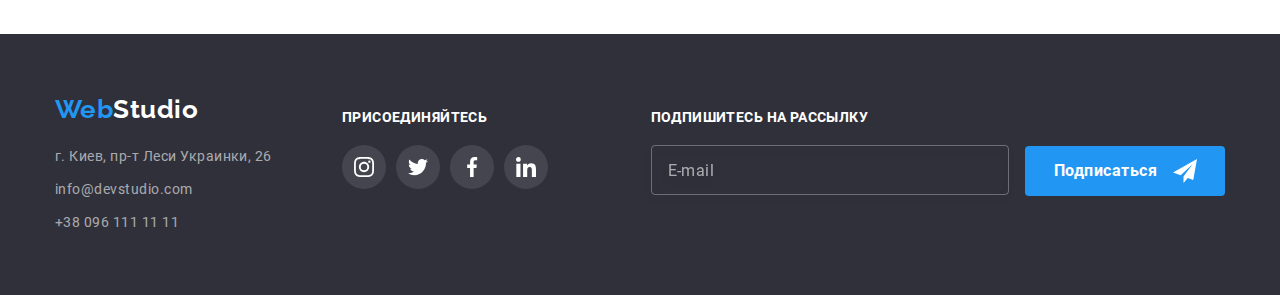
==== commit 9491b361: "hw-07-scss" ====
--- a/portfolio.html
+++ b/portfolio.html
@@ -5,37 +5,37 @@
     <meta http-equiv="X-UA-Compatible" content="IE=edge">
     <meta name="viewport" content="width=device-width, initial-scale=1.0">
     <title>Document</title>
-    <link href="https://fonts.googleapis.com/css2?family=Raleway:wght@700&family=Roboto:wght@400;500;700;900&display=swap" rel="stylesheet">
+    <!-- <link href="https://fonts.googleapis.com/css2?family=Raleway:wght@700&family=Roboto:wght@400;500;700;900&display=swap" rel="stylesheet"> -->
     <link rel="stylesheet" href="https://cdnjs.cloudflare.com/ajax/libs/modern-normalize/1.1.0/modern-normalize.min.css">
-    <link rel="stylesheet" href="./css/styles.css">    
+    <link rel="stylesheet" href="./css/main.min.css">    
 </head>
 <body>
-    <header class="page-header">
-        <nav class="container site-nav">
+    <header class="header">
+        <nav class="container menu">
             <a href="./index.html" class="logo"><span class="logo-web">Web</span><span class="logo-studio">Studio</span></a>
-            <ul class="nav-nav list">
-                <li class="item">
-                    <a href="./index.html" class="site-nav-link">Студия</a>
-                </li>
-                <li class="item">
-                    <a href="./portfolio.html" class="site-nav-link current">Портфолио</a>
-                </li>
-                <li class="item">
-                    <a href="#" class="site-nav-link">Контакты</a>
+            <ul class="menu__list list">
+                <li class="menu__item">
+                    <a href="./index.html" class="menu__link">Студия</a>
+                </li>
+                <li class="menu__item">
+                    <a href="./portfolio.html" class="menu__link menu__link--current">Портфолио</a>
+                </li>
+                <li class="menu__item">
+                    <a href="#" class="menu__link">Контакты</a>
                 </li>
             </ul>
-            <ul class="nav-contacts list">
-                <li class="item">
-                    <a href="mailto:info@devstudio.com" class="site-nav-contacts">
-                        <svg class="icon-mail" aria-hidden="true">
+            <ul class="menu-contacts list">
+                <li class="menu-contacts__item">
+                    <a href="mailto:info@devstudio.com" class="menu-contacts__link">
+                        <svg class="menu-contacts__icon-mail" aria-hidden="true">
                             <use href="./images/sprite.svg#icon-envelope"></use>
                         </svg>
                         info@devstudio.com
                     </a>
                 </li>
-                <li class="item">
-                    <a href="tel:+380961111111" class="site-nav-contacts">
-                        <svg class="icon-phone" aria-hidden="true">
+                <li class="menu-contacts__item">
+                    <a href="tel:+380961111111" class="menu-contacts__link">
+                        <svg class="menu-contacts__icon-phone" aria-hidden="true">
                             <use href="./images/sprite.svg#icon-smartphone"></use>
                         </svg>
                         +38 096 111 11 11
@@ -45,221 +45,221 @@
         </nav>
 </header>
     <main>
-        <section class="section">
+        <section class="section portfolio__section">
             <div class="container">
-                <h1 class="jobs-portfolio">Наши работы</h1>
+                <h1 class="visually-hidden">Наши работы</h1>
                 <ul class="nav-filter list">
-                    <li class="nav-filter-item">
-                        <button type="button" class="nav-filter-btn">Все</button>
-                    </li>
-                    <li class="nav-filter-item">
-                        <button type="button" class="nav-filter-btn">Веб-сайты</button>
-                    </li>
-                    <li class="nav-filter-item">
-                        <button type="button" class="nav-filter-btn">Приложения</button>
-                    </li>
-                    <li class="nav-filter-item">
-                        <button type="button" class="nav-filter-btn">Дизайн</button>
-                    </li>
-                    <li class="nav-filter-item">
-                        <button type="button" class="nav-filter-btn">Маркетинг</button>
+                    <li class="nav-filter__item">
+                        <button type="button" class="nav-filter__btn">Все</button>
+                    </li>
+                    <li class="nav-filter__item">
+                        <button type="button" class="nav-filter__btn">Веб-сайты</button>
+                    </li>
+                    <li class="nav-filter__item">
+                        <button type="button" class="nav-filter__btn">Приложения</button>
+                    </li>
+                    <li class="nav-filter__item">
+                        <button type="button" class="nav-filter__btn">Дизайн</button>
+                    </li>
+                    <li class="nav-filter__item">
+                        <button type="button" class="nav-filter__btn">Маркетинг</button>
                     </li>
                 </ul>
-            <ul class="projects list">
-                <li class="projects-item">
-                    <a href="#" class="project-link">
-                        <div class="overlay-box-projects">
-                            <img src="./images/technokryak.jpg" alt="Веб сайт Технокряк" width="370" height="294" class="project-img">
-                            <div class="overlay-projects">
-                                <p>
-                                    This content is hidden through transformation and only appears when hovering over the link image
-                                </p>
-                            </div>
-                        </div>  
-                        <div class="project-item-card">
-                            <h2 class="project-title">Технокряк</h2>
-                            <p class="project-type">Веб-сайт</p>
-                        </div>
-                    </a>
-                </li>
-                <li class="projects-item">
-                    <a href="#" class="project-link">
-                        <div class="overlay-box-projects">
-                            <img src="./images/poster-bbal.jpg" alt="Дизайн афиши бля баскетбольной игры" width="370" height="294" class="project-img">
-                            <div class="overlay-projects">
-                                <p>
-                                    This content is hidden through transformation and only appears when hovering over the link image
-                                </p>
-                            </div>
-                        </div>
-                            <div class="project-item-card">
-                                <h2 class="project-title">Постер New Orlean vs Golden Star</h2>
-                                <p class="project-type">Дизайн</p>
-                            </div>
-                        </a>
-                </li>
-                <li class="projects-item">
-                    <a href="#" class="project-link">
-                        <div class="overlay-box-projects">
-                            <img src="./images/seafood-restaurant.jpg" alt="Приложение для Ресторана морепродуктов" width="370" height="294" class="project-img">
-                            <div class="overlay-projects">
-                                <p>
-                                    This content is hidden through transformation and only appears when hovering over the link image
-                                </p>
-                        </div>
-                        </div>
-                            <div class="project-item-card">
-                                <h2 class="project-title">Ресторан Seafood</h2>
-                                <p class="project-type">Приложение</p>
-                            </div>
-                        </a>
-                </li>
-                <li class="projects-item">
-                    <a href="#" class="project-link">
-                        <div class="overlay-box-projects">
-                            <img src="./images/project-prime.jpg" alt="Маркетинговый Проект Прайм" width="370" height="294" class="project-img">
-                            <div class="overlay-projects">
-                                <p>
-                                    This content is hidden through transformation and only appears when hovering over the link image
-                                </p>
-                            </div>
-                        </div>  
-                        <div class="project-item-card">
-                            <h2 class="project-title">Проект Prime</h2>
-                            <p class="project-type">Маркетинг</p>
-                        </div>
-                    </a>
-                </li>
-                <li class="projects-item">
-                    <a href="#" class="project-link">
-                        <div class="overlay-box-projects">
-                            <img src="./images/project-boxes.jpg" alt="Приложение Коробки" width="370" height="294" class="project-img">
-                            <div class="overlay-projects">
-                                <p>
-                                    This content is hidden through transformation and only appears when hovering over the link image
-                                </p>
-                            </div>
-                        </div>  
-                        <div class="project-item-card">
-                            <h2 class="project-title">Проект Boxes</h2>
-                            <p class="project-type">Приложение</p>
-                        </div>
-                    </a>
-                </li>
-                <li class="projects-item">
-                    <a href="#" class="project-link">
-                        <div class="overlay-box-projects">
-                            <img src="./images/inspiration-has-no-borders.jpg" alt="Веб сайт Вдохновение" width="370" height="294" class="project-img">
-                            <div class="overlay-projects">
-                                <p>
-                                    This content is hidden through transformation and only appears when hovering over the link image
-                                </p>
-                            </div>
-                        </div>  
-                        <div class="project-item-card">
-                            <h2 class="project-title">Inspiration has no Borders</h2>
-                            <p class="project-type">Веб-сайт</p>
-                        </div>
-                    </a>
-                </li>
-                <li class="projects-item">
-                    <a href="#" class="project-link">
-                        <div class="overlay-box-projects">
-                            <img src="./images/limited-edition.jpg" alt="Дизайн издания" width="370" height="294" class="project-img">
-                            <div class="overlay-projects">
-                                <p>
-                                    This content is hidden through transformation and only appears when hovering over the link image
-                                </p>
-                            </div>
-                        </div>  
-                        <div class="project-item-card">
-                            <h2 class="project-title">Издание Limited Edition</h2>
-                            <p class="project-type">Дизайн</p>
-                        </div>
-                    </a>
-                </li>
-                <li class="projects-item">
-                    <a href="#" class="project-link">
-                        <div class="overlay-box-projects">
-                            <img src="./images/project-lab.jpg" alt="Маркетинговый проект LAB" width="370" height="294" class="project-img">
-                            <div class="overlay-projects">
-                                <p>
-                                    This content is hidden through transformation and only appears when hovering over the link image
-                                </p>
-                            </div>
-                        </div>  
-                        <div class="project-item-card">
-                            <h2 class="project-title">Проект LAB</h2>
-                            <p class="project-type">Маркетинг</p>
-                        </div>
-                    </a>
-                </li>
-                <li class="projects-item">
-                    <a href="#" class="project-link">
-                        <div class="overlay-box-projects">
-                            <img src="./images/app-gw.jpg" alt="Приложение для бизнеса" width="370" height="294" class="project-img">
-                            <div class="overlay-projects">
-                                <p>
-                                    This content is hidden through transformation and only appears when hovering over the link image
-                                </p>
-                            </div>
-                        </div>  
-                        <div class="project-item-card">
-                            <h2 class="project-title">Growing Business</h2>
-                            <p class="project-type">Приложение</p>
-                        </div>
-                    </a>
-                </li>
-            </ul>
+                <ul class="projects__list list">
+                    <li class="projects__item">
+                        <a href="#" class="projects__link">
+                            <div class="projects__overlay-link">
+                                <img src="./images/technokryak.jpg" alt="Веб сайт Технокряк" width="370" height="294" class="projects__img">
+                                <div class="projects__overlay-hidden">
+                                    <p>
+                                        This content is hidden through transformation and only appears when hovering over the link image
+                                    </p>
+                                </div>
+                            </div>  
+                            <div class="project__item-card">
+                                <h2 class="project__title">Технокряк</h2>
+                                <p class="project__type">Веб-сайт</p>
+                            </div>
+                        </a>
+                    </li>
+                    <li class="projects__item">
+                        <a href="#" class="projects__link">
+                            <div class="projects__overlay-link">
+                                <img src="./images/poster-bbal.jpg" alt="Дизайн афиши бля баскетбольной игры" width="370" height="294" class="projects__img">
+                                <div class="projects__overlay-hidden">
+                                    <p>
+                                        This content is hidden through transformation and only appears when hovering over the link image
+                                    </p>
+                                </div>
+                            </div>
+                                <div class="project__item-card">
+                                    <h2 class="project__title">Постер New Orlean vs Golden Star</h2>
+                                    <p class="project__type">Дизайн</p>
+                                </div>
+                            </a>
+                    </li>
+                    <li class="projects__item">
+                        <a href="#" class="projects__link">
+                            <div class="projects__overlay-link">
+                                <img src="./images/seafood-restaurant.jpg" alt="Приложение для Ресторана морепродуктов" width="370" height="294" class="projects__img">
+                                <div class="projects__overlay-hidden">
+                                    <p>
+                                        This content is hidden through transformation and only appears when hovering over the link image
+                                    </p>
+                            </div>
+                            </div>
+                                <div class="project__item-card">
+                                    <h2 class="project__title">Ресторан Seafood</h2>
+                                    <p class="project__type">Приложение</p>
+                                </div>
+                            </a>
+                    </li>
+                    <li class="projects__item">
+                        <a href="#" class="projects__link">
+                            <div class="projects__overlay-link">
+                                <img src="./images/project-prime.jpg" alt="Маркетинговый Проект Прайм" width="370" height="294" class="projects__img">
+                                <div class="projects__overlay-hidden">
+                                    <p>
+                                        This content is hidden through transformation and only appears when hovering over the link image
+                                    </p>
+                                </div>
+                            </div>  
+                            <div class="project__item-card">
+                                <h2 class="project__title">Проект Prime</h2>
+                                <p class="project__type">Маркетинг</p>
+                            </div>
+                        </a>
+                    </li>
+                    <li class="projects__item">
+                        <a href="#" class="projects__link">
+                            <div class="projects__overlay-link">
+                                <img src="./images/project-boxes.jpg" alt="Приложение Коробки" width="370" height="294" class="projects__img">
+                                <div class="projects__overlay-hidden">
+                                    <p>
+                                        This content is hidden through transformation and only appears when hovering over the link image
+                                    </p>
+                                </div>
+                            </div>  
+                            <div class="project__item-card">
+                                <h2 class="project__title">Проект Boxes</h2>
+                                <p class="project__type">Приложение</p>
+                            </div>
+                        </a>
+                    </li>
+                    <li class="projects__item">
+                        <a href="#" class="projects__link">
+                            <div class="projects__overlay-link">
+                                <img src="./images/inspiration-has-no-borders.jpg" alt="Веб сайт Вдохновение" width="370" height="294" class="projects__img">
+                                <div class="projects__overlay-hidden">
+                                    <p>
+                                        This content is hidden through transformation and only appears when hovering over the link image
+                                    </p>
+                                </div>
+                            </div>  
+                            <div class="project__item-card">
+                                <h2 class="project__title">Inspiration has no Borders</h2>
+                                <p class="project__type">Веб-сайт</p>
+                            </div>
+                        </a>
+                    </li>
+                    <li class="projects__item">
+                        <a href="#" class="projects__link">
+                            <div class="projects__overlay-link">
+                                <img src="./images/limited-edition.jpg" alt="Дизайн издания" width="370" height="294" class="projects__img">
+                                <div class="projects__overlay-hidden">
+                                    <p>
+                                        This content is hidden through transformation and only appears when hovering over the link image
+                                    </p>
+                                </div>
+                            </div>  
+                            <div class="project__item-card">
+                                <h2 class="project__title">Издание Limited Edition</h2>
+                                <p class="project__type">Дизайн</p>
+                            </div>
+                        </a>
+                    </li>
+                    <li class="projects__item">
+                        <a href="#" class="projects__link">
+                            <div class="projects__overlay-link">
+                                <img src="./images/project-lab.jpg" alt="Маркетинговый проект LAB" width="370" height="294" class="projects__img">
+                                <div class="projects__overlay-hidden">
+                                    <p>
+                                        This content is hidden through transformation and only appears when hovering over the link image
+                                    </p>
+                                </div>
+                            </div>  
+                            <div class="project__item-card">
+                                <h2 class="project__title">Проект LAB</h2>
+                                <p class="project__type">Маркетинг</p>
+                            </div>
+                        </a>
+                    </li>
+                    <li class="projects__item">
+                        <a href="#" class="projects__link">
+                            <div class="projects__overlay-link">
+                                <img src="./images/app-gw.jpg" alt="Приложение для бизнеса" width="370" height="294" class="projects__img">
+                                <div class="projects__overlay-hidden">
+                                    <p>
+                                        This content is hidden through transformation and only appears when hovering over the link image
+                                    </p>
+                                </div>
+                            </div>  
+                            <div class="project__item-card">
+                                <h2 class="project__title">Growing Business</h2>
+                                <p class="project__type">Приложение</p>
+                            </div>
+                        </a>
+                    </li>
+                </ul>
             </div>     
         </section>
     </main>
-    <footer class="section page-footer">
-        <div class="container footer-container">
-            <div class="left-container">
-                <a href="./index.html" class="logo-footer"><span class="logo-web">Web</span><span class="logo-studio-footer">Studio</span></a>
+    <footer class="section footer">
+        <div class="container footer__container">
+            <div class="footer__left-container">
+                <a href="./index.html" class="footer__logo"><span class="logo-web">Web</span><span class="logo-studio--white">Studio</span></a>
         <address>
-            <ul class="adress list">
-                <li class="list-adress-item">
-                    <a href="https://goo.gl/maps/piqngm7oDQpEDh6u6" target="_blank" rel="noopener nofollow noreferrer" class="footer-address">г. Киев, пр-т Леси Украинки, 26</a>
-                </li>
-                <li class="list-adress-item">
-                    <a href="mailto:info@devstudio.com" class="footer-contacts">info@devstudio.com</a>
-                </li>
-                <li class="list-adress-item">
-                    <a href="tel:+380961111111" class="footer-contacts">+38 096 111 11 11</a>
+            <ul class="footer__adress list">
+                <li class="footer__adress-item">
+                    <a href="https://goo.gl/maps/piqngm7oDQpEDh6u6" target="_blank" rel="noopener nofollow noreferrer" class="footer__contacts">г. Киев, пр-т Леси Украинки, 26</a>
+                </li>
+                <li class="footer__adress-item">
+                    <a href="mailto:info@devstudio.com" class="footer__contacts">info@devstudio.com</a>
+                </li>
+                <li class="footer__adress-item">
+                    <a href="tel:+380961111111" class="footer__contacts">+38 096 111 11 11</a>
                 </li>
             </ul>
         </address>
             </div>
-            <div class="middle-container">
-                <p class="join">присоединяйтесь</p>
-                <div class="soc-nwf">
-                    <ul class="social list">
-                        <li class="social-network">
-                            <a href="#" class="social-link-footer">
-                                <svg class="icon-social-footer icon-instagram" aria-label="Перейти в Instagram">
+            <div class="footer__middle-container">
+                <p class="footer__join">присоединяйтесь</p>
+                <div class="social">
+                    <ul class="social__list list">
+                        <li class="social__network">
+                            <a href="#" class="social__link--footer">
+                                <svg class="social__icon--footer icon-instagram" aria-label="Перейти в Instagram">
                                     <use href="./images/sprite.svg#icon-instagram"></use>
                                 </svg>
                             </a>
                         </li>
-                        <li class="social-network">
-                            <a href="#" class="social-link-footer">
-                                <svg class="icon-social-footer icon-twitter" aria-label="Перейти в Twitter">
+                        <li class="social__network">
+                            <a href="#" class="social__link--footer">
+                                <svg class="social__icon--footer icon-twitter" aria-label="Перейти в Twitter">
                                     <use href="./images/sprite.svg#icon-twitter"></use>
                                 </svg>
                             </a>
                         </li>
-                        <li class="social-network">
-                            <a href="#" class="social-link-footer">
-                                <svg class="icon-social-footer icon-facebook" aria-label="Перейти в Facebook">
+                        <li class="social__network">
+                            <a href="#" class="social__link--footer">
+                                <svg class="social__icon--footer icon-facebook" aria-label="Перейти в Facebook">
                                     <use href="./images/sprite.svg#icon-facebook"></use>
                                 </svg>
                             </a>
                         </li>
-                        <li class="social-network">
-                            <a href="#" class="social-link-footer">
-                                <svg class="icon-social-footer icon-linkedin" aria-label="Перейти в LinkeIn">
+                        <li class="social__network">
+                            <a href="#" class="social__link--footer">
+                                <svg class="social__icon--footer icon-linkedin" aria-label="Перейти в LinkeIn">
                                     <use href="./images/sprite.svg#icon-linkedin"></use>
                                 </svg>
                             </a>
@@ -267,13 +267,13 @@
                     </ul>
                 </div>
             </div>
-            <div class="right-container">
-                <p class="join">Подпишитесь на рассылку</p>
-                <form class="footer-subscription">
-                    <label class="footer-subscription-label">
-                        <input class="footer-subscription-email" type="email" name="user-email-footer" placeholder="E-mail">
+            <div class="footer__right-container">
+                <p class="footer__join">Подпишитесь на рассылку</p>
+                <form class="footer__subscription">
+                    <label class="footer__subscription-label">
+                        <input class="footer__subscription-email" type="email" name="user-email-footer" placeholder="E-mail">
                     </label>
-                    <button type="submit" class="btn-hero footer-subscription-btn">Подписаться</button>
+                    <button type="submit" class="btn footer__subscription-btn">Подписаться</button>
                 </form>
             </div>
         </div>
--- a/css/main.min.css
+++ b/css/main.min.css
@@ -0,0 +1 @@
+@font-face{font-family:"Roboto";font-style:normal;font-weight:400;src:url("../fonts/roboto-v30-latin_cyrillic-regular.eot");src:local(""),url("../fonts/roboto-v30-latin_cyrillic-regular.eot?#iefix") format("embedded-opentype"),url("../fonts/roboto-v30-latin_cyrillic-regular.woff2") format("woff2"),url("../fonts/roboto-v30-latin_cyrillic-regular.woff") format("woff"),url("../fonts/roboto-v30-latin_cyrillic-regular.ttf") format("truetype"),url("../fonts/roboto-v30-latin_cyrillic-regular.svg#Roboto") format("svg")}@font-face{font-family:"Roboto";font-style:normal;font-weight:500;src:url("../fonts/roboto-v30-latin_cyrillic-500.eot");src:local(""),url("../fonts/roboto-v30-latin_cyrillic-500.eot?#iefix") format("embedded-opentype"),url("../fonts/roboto-v30-latin_cyrillic-500.woff2") format("woff2"),url("../fonts/roboto-v30-latin_cyrillic-500.woff") format("woff"),url("../fonts/roboto-v30-latin_cyrillic-500.ttf") format("truetype"),url("../fonts/roboto-v30-latin_cyrillic-500.svg#Roboto") format("svg")}@font-face{font-family:"Roboto";font-style:normal;font-weight:700;src:url("../fonts/roboto-v30-latin_cyrillic-700.eot");src:local(""),url("../fonts/roboto-v30-latin_cyrillic-700.eot?#iefix") format("embedded-opentype"),url("../fonts/roboto-v30-latin_cyrillic-700.woff2") format("woff2"),url("../fonts/roboto-v30-latin_cyrillic-700.woff") format("woff"),url("../fonts/roboto-v30-latin_cyrillic-700.ttf") format("truetype"),url("../fonts/roboto-v30-latin_cyrillic-700.svg#Roboto") format("svg")}@font-face{font-family:"Roboto";font-style:normal;font-weight:900;src:url("../fonts/roboto-v30-latin_cyrillic-900.eot");src:local(""),url("../fonts/roboto-v30-latin_cyrillic-900.eot?#iefix") format("embedded-opentype"),url("../fonts/roboto-v30-latin_cyrillic-900.woff2") format("woff2"),url("../fonts/roboto-v30-latin_cyrillic-900.woff") format("woff"),url("../fonts/roboto-v30-latin_cyrillic-900.ttf") format("truetype"),url("../fonts/roboto-v30-latin_cyrillic-900.svg#Roboto") format("svg")}@font-face{font-family:"Raleway";font-style:normal;font-weight:700;src:url("../fonts/raleway-v28-latin-700.eot");src:local(""),url("../fonts/raleway-v28-latin-700.eot?#iefix") format("embedded-opentype"),url("../fonts/raleway-v28-latin-700.woff2") format("woff2"),url("../fonts/raleway-v28-latin-700.woff") format("woff"),url("../fonts/raleway-v28-latin-700.ttf") format("truetype"),url("../fonts/raleway-v28-latin-700.svg#Raleway") format("svg")}html{box-sizing:border-box}*,*::after,*::before{box-sizing:inherit}h1,h2,h3,h4,h5,h6,p{margin-top:0}.list{list-style:none;padding-left:0;margin:0}.link{text-decoration:none;color:inherit}img{display:block;max-width:100%;height:auto}address{font-style:normal}:root{--text-color-black: #212121;--color-white: #FFFFFF;--text-color-gray: #757575;--text-color-contacts-footer: rgba(255,255,255,0.6);--accent-color-main: #2196F3;--secondary-background-color: #f5f4fa;--icons-clients-color: #afb1b8;--background-color: #e5e5e5;--transition-timing-function: cubic-bezier(0.4, 0, 0.2, 1)}body{padding-top:80px;background:var(--color-white);font-family:"Roboto",sans-serif;letter-spacing:.03em;color:var(--text-color-gray);margin:0}.section{padding-top:94px;padding-bottom:94px}.section__title{margin-bottom:50px;font-weight:700;font-size:36px;line-height:1.17;text-align:center;color:var(--text-color-black)}.container{margin-left:auto;margin-right:auto;width:1200px;padding-left:15px;padding-right:15px}.header{display:flex;align-items:center;background-color:var(--color-white);border-bottom:1px solid #ececec;position:fixed;z-index:10;top:0;left:0;width:100%}.logo{display:flex;font-family:raleway,sans-serif;font-weight:700;font-size:26px;line-height:1.19;text-decoration:none}.footer__logo{display:flex;margin-bottom:20px;font-family:raleway,sans-serif;font-weight:700;font-size:26px;line-height:1.19;text-decoration:none}.logo-web{display:block;color:var(--accent-color-main)}.logo-studio{display:block;color:var(--text-color-black)}.logo-studio--white{display:block;color:var(--color-white)}.menu{display:flex;align-items:center;font-size:14px;font-weight:500;line-height:1.14;letter-spacing:.02em;color:var(--text-color-black)}.menu__list .menu__item+.menu__item{margin-left:50px}.menu__list{display:flex;margin-left:93px}.menu__link{display:inline-block;padding-top:32px;padding-bottom:32px;position:relative;text-decoration:none;color:var(--text-color-black);transition:color 250ms var(--transition-timing-function)}.menu__link:hover,.menu__link:focus{color:var(--accent-color-main)}.menu__link::after{content:" ";position:absolute;display:block;width:0%;height:4px;border-radius:2px;background-color:var(--accent-color-main);bottom:0;left:0;transition:width 250ms var(--transition-timing-function)}.menu__link:hover:after,.menu__link:focus:after{width:100%}.menu__link--current{color:var(--accent-color-main)}.menu__link--current::after{content:" ";position:absolute;display:block;width:100%;height:4px;background-color:var(--accent-color-main);bottom:-1px;left:0}.menu-contacts{display:flex;padding-top:32px;padding-bottom:32px;margin-left:auto}.menu-contacts .menu-contacts__item+.menu-contacts__item{margin-left:50px}.menu-contacts__link{display:flex;align-items:center;color:var(--text-color-gray);letter-spacing:.02em;text-decoration:none;transition:color 250ms var(--transition-timing-function)}.menu-contacts__link:focus,.menu-contacts__link:hover{color:var(--accent-color-main)}.menu-contacts__icon-mail{width:16px;height:12px;margin-right:10px;fill:var(--text-color-gray)}.menu-contacts__link:hover .menu-contacts__icon-mail,.menu-contacts__link:focus .menu-contacts__icon-mail{fill:var(--accent-color-main);transition:fill 250ms var(--transition-timing-function)}.menu-contacts__icon-phone{width:10px;height:16px;margin-right:10px;fill:var(--text-color-gray)}.menu-contacts__link:hover .menu-contacts__icon-phone,.menu-contacts__link:focus .menu-contacts__icon-phone{fill:var(--accent-color-main);transition:fill 250ms var(--transition-timing-function)}.hero{text-align:center}.hero__section{height:600px;max-width:1600px;margin-left:auto;margin-right:auto;background-color:#2f303a;background-image:linear-gradient(to right, rgba(47, 48, 58, 0.4), rgba(47, 48, 58, 0.4)),url(../images/hero-img.jpg);background-repeat:no-repeat;background-size:cover;background-position:center;padding-top:200px;padding-bottom:200px}.hero__title{font-weight:900;margin-bottom:30px;padding-left:252px;padding-right:252px;font-size:44px;line-height:1.36;text-align:center;letter-spacing:.06em;text-transform:uppercase;color:var(--color-white)}.btn{border-radius:4px;border:none;min-width:200px;padding:10px 32px;font-family:Roboto,sans-serif;background-color:var(--accent-color-main);color:var(--color-white);font-weight:700;font-size:16px;line-height:1.87;letter-spacing:.03em;cursor:pointer;transition:background-color 2250ms var(--transition-timing-function)}.btn:hover{background-color:#188ce8;color:var(--color-white);font-weight:700;font-size:16px;line-height:1.87}.benefits__grid{display:flex}.benefits__item{width:270px}.benefits__grid .benefits__item+.benefits__item{margin-left:30px}.benefits__img{display:flex;align-items:center;justify-content:center;margin-bottom:30px;border-radius:4px;width:270px;height:120px;background-color:var(--secondary-background-color)}.benefits__icon{display:flex}.icon-details{width:65.32px;height:70px;fill:var(--accent-color-main)}.icon-time{width:67px;height:70px;fill:var(--accent-color-main)}.icon-planning{width:70px;height:70px;fill:var(--accent-color-main)}.icon-austronaut{width:70px;height:70px;fill:var(--accent-color-main)}.benefits__title{margin-bottom:10px;font-weight:700;font-size:14px;line-height:1.14;text-transform:uppercase;color:var(--text-color-black)}.benefits__description{font-size:14px;line-height:1.71;margin-bottom:0}.our-jobs__section{padding-top:0px}.our-jobs__list{display:flex}.our-jobs__item{position:relative}.our-jobs__item::before{content:"";position:absolute;bottom:0;left:0;width:100%;height:25%;background-color:rgba(47,48,58,.8)}.our-jobs__list .our-jobs__item+.our-jobs__item{margin-left:30px}.our-jobs__description{position:absolute;left:50%;margin-right:-50%;transform:translate(-50%);bottom:27px;display:inline-block;text-transform:uppercase;color:var(--color-white);font-family:"Roboto";font-weight:700;font-size:14px;line-height:1.14;letter-spacing:.03em}.stuff__section{background-color:var(--secondary-background-color)}.stuff__list{display:flex}.stuff__item{box-shadow:0px 1px 3px rgba(0,0,0,.12),0px 1px 1px rgba(0,0,0,.14),0px 2px 1px rgba(0,0,0,.2);border-radius:0px 0px 4px 4px;background-color:var(--color-white)}.stuff__list .stuff__item+.stuff__item{margin-left:30px}.stuff__info{padding-top:30px;margin-bottom:16px}.stuff__name{margin-bottom:10px;font-weight:500;font-size:16px;line-height:1.19;text-align:center;color:var(--text-color-black)}.stuff__position{margin-bottom:0px;font-size:16px;line-height:1.19;text-align:center}.social{margin-bottom:1.875rem}.social__list{display:flex;justify-content:center;padding:0;margin:0}.social__network{display:flex}.social__list .social__network+.social__network{margin-left:.625rem}.social__link{display:inline-flex;padding:0;align-items:center;justify-content:center;width:44px;height:44px;border-radius:50%;background-color:inherit;transition:background-color 250ms var(--transition-timing-function)}.social__link:focus,.social__link:hover{background-color:var(--accent-color-main)}.social__icon{display:flex;justify-content:center;width:20px;height:20px;fill:var(--icons-clients-color);transition:fill 250ms var(--transition-timing-function)}.social__link:focus .social__icon,.social__link:hover .social__icon{fill:var(--color-white)}.social__link--footer{display:inline-flex;padding:0;align-items:center;justify-content:center;width:44px;height:44px;border-radius:50%;background-color:rgba(255,255,255,.1);transition:background-color 250ms var(--transition-timing-function)}.social__link--footer:focus,.social__link--footer:hover{background-color:var(--accent-color-main)}.social__icon--footer{display:flex;justify-content:center;width:20px;height:20px;fill:var(--color-white)}.social__link--footer:hover .social__icon--footer{fill:var(--color-white)}.customers__list{display:inline-flex}.customers__item{display:inline-flex;align-items:center;margin-right:30px}.customers__item:nth-last-child(1){margin-right:0px}.customers__link{align-items:center;justify-content:center;display:flex;width:170px;height:92px;border:1px solid var(--icons-clients-color);border-radius:4px;transition:fill 250ms var(--transition-timing-function)}.customers__link:focus,.customers__link:hover{border:1px solid var(--accent-color-main);border-radius:4px}.customers__icon{align-items:center;display:block;fill:var(--icons-clients-color);transition:fill 250ms var(--transition-timing-function)}.customers__link:hover .customers__icon{fill:var(--accent-color-main)}.customers__link:focus .customers__icon{fill:var(--accent-color-main)}.footer{padding-top:60px;padding-bottom:60px;background-color:#2f303a}.footer__container{display:flex}.footer__left-container{margin-right:4.375rem}.footer__adress{display:flex;flex-direction:column}.footer__address{display:inline-block;font-style:normal;font-size:14px;line-height:1.71px;color:var(--color-white);text-decoration:none}.footer__contacts{display:inline-block;font-style:normal;font-size:14px;line-height:1.71;text-decoration:none;color:rgba(255,255,255,.6)}.footer__contacts:hover,.footer__contacts:focus{color:var(--accent-color-main)}.footer__adress-item:not(:last-child){margin-bottom:9px}.footer__join{display:flex;text-transform:uppercase;font-family:"Roboto";font-style:normal;font-weight:700;font-size:14px;line-height:16px;letter-spacing:.03em;padding-top:15px;margin-bottom:20px;color:var(--color-white)}.footer__right-container{margin-left:auto}.footer__subscription-email{display:inline-flex;color:var(--text-color-gray);width:358px;height:50px;margin-right:12px;padding:15px 16px;border-radius:4px;background:rgba(0,0,0,0);border:1px solid rgba(255,255,255,.3);filter:drop-shadow(0px 4px 4px rgba(0, 0, 0, 0.15))}.footer__subscription-email::-moz-placeholder{font-family:"Roboto";font-style:normal;font-weight:400;font-size:16px;line-height:1.25;letter-spacing:.03em;color:rgba(255,255,255,.6)}.footer__subscription-email:-ms-input-placeholder{font-family:"Roboto";font-style:normal;font-weight:400;font-size:16px;line-height:1.25;letter-spacing:.03em;color:rgba(255,255,255,.6)}.footer__subscription-email::placeholder{font-family:"Roboto";font-style:normal;font-weight:400;font-size:16px;line-height:1.25;letter-spacing:.03em;color:rgba(255,255,255,.6)}.footer__subscription-label{display:inline-flex}.footer__subscription-btn{position:relative;display:inline-flex;align-content:flex-start;padding:10px 29px}.footer__subscription-btn::after{content:"";position:absolute;top:13px;right:28px;margin-left:10px;width:24px;height:24px;background-image:url(../images/icon-send.svg);background-size:contain;background-repeat:no-repeat}.nav-filter{display:flex;margin-bottom:50px;font-size:16px;font-weight:500;line-height:1.62;justify-content:center}.nav-filter .nav-filter__item+.nav-filter__item{margin-left:8px}.nav-filter__btn{padding-left:22px;padding-top:6px;padding-right:22px;padding-bottom:6px;border:none;border-radius:4px;font-family:Roboto,sans-serif;font-weight:500;font-size:16px;line-height:1.62;color:var(--text-color-black);background-color:#f5f4fa;letter-spacing:.03em;cursor:pointer;transition:color 250ms var(--transition-timing-function),background-color 250ms var(--transition-timing-function),box-shadow 250ms var(--transition-timing-function)}.nav-filter__btn:active,.nav-filter__btn:hover,.nav-filter__btn:focus{color:var(--color-white);background-color:var(--accent-color-main);box-shadow:0px 3px 1px rgba(0,0,0,.1),0px 1px 2px rgba(0,0,0,.08),0px 2px 2px rgba(0,0,0,.12)}.projects__list{display:flex;flex-wrap:wrap;text-decoration:none}.projects__item{display:flex;width:calc((100% - 60px)/3);margin-right:30px;margin-bottom:30px}.projects__item:nth-child(3n){margin-right:0}.projects__item:nth-last-child(-n+3){margin-bottom:0}.projects__link{display:block;text-decoration:none;color:var(--text-color-gray);transition:box-shadow 250ms var(--transition-timing-function)}.projects__link:focus,.projects__link:hover{box-shadow:0px 1px 1px rgba(0,0,0,.12),0px 4px 4px rgba(0,0,0,.06),1px 4px 6px rgba(0,0,0,.16)}.projects__overlay-link{position:relative;overflow:hidden}.projects__overlay-hidden{position:absolute;background-color:rgba(33,150,243,.9);color:var(--color-white);top:0;left:0;width:100%;height:100%;padding:63px 24px;font-style:normal;font-weight:400;font-size:18px;line-height:1.56;letter-spacing:.03em;transform:translateY(100%);transition:transform 250ms var(--transition-timing-function)}.projects__overlay-link:hover .projects__overlay-hidden{transform:translateY(0%)}.project__item-card{border:1px solid #eee;padding-left:24px;padding-top:20px;padding-bottom:20px}.project__title{display:inline-block;margin-bottom:4px;text-decoration:none;font-weight:700;font-size:18px;line-height:2;letter-spacing:.06em;color:var(--text-color-black)}.project__type{margin-bottom:0px;text-decoration:none;font-size:16px;line-height:1.88}.backdrop{position:fixed;top:0;left:0;width:100%;height:100%;background-color:rgba(0,0,0,.2);transition:opacity 250ms var(--transition-timing-function),visibility 250ms var(--transition-timing-function)}.backdrop.is-hidden .modal{transform:translate(-50%, -50%) scale(1.3)}.backdrop__modal{position:relative;top:50%;left:50%;transform:translate(-50%, -50%) scale(1);width:528px;height:581px;background-color:var(--color-white);box-shadow:0px 1px 3px rgba(0,0,0,.12),0px 1px 1px rgba(0,0,0,.14),0px 2px 1px rgba(0,0,0,.2);border-radius:4px;transition:transform 250ms var(--transition-timing-function)}.backdrop__close-modal{position:absolute;top:.5rem;right:.5rem;display:flex;width:30px;height:30px;align-items:center;justify-content:center;outline:none;border-radius:50%;border:1px solid rgba(0,0,0,.1);cursor:pointer;background:var(--color-white);transition:transform 500ms var(--transition-timing-function)}.backdrop__close-modal:hover{transform:rotate(90deg)}.backdrop__close-modal:hover .backdrop__icon-close{fill:var(--accent-color-main)}.backdrop.is-hidden{opacity:0;visibility:hidden;pointer-events:none}.modal-unit{padding:40px}.modal-unit__title{font-family:"Roboto";font-style:normal;font-weight:700;font-size:20px;line-height:1.15;text-align:center;letter-spacing:.03em;color:var(--text-color-black)}.form-field{margin-bottom:10px}.form-field:nth-child(4){margin-bottom:20px}.form-field:nth-child(5){margin-bottom:30px}.form-field__label{display:block;margin:0px 0px 4px 0px;font-family:"Roboto";font-style:normal;font-weight:400;font-size:12px;line-height:1.17;letter-spacing:.01em;color:var(--text-color-gray)}.form-field__inner{position:relative}.form-field__input{width:100%;height:40px;padding:12px 42px;background:var(--color-white);border-radius:4px;border:1px solid rgba(33,33,33,.2)}.form-field__input:focus{outline:none;border:1px solid var(--accent-color-main)}.form-field__icon{position:absolute;width:13px;height:13px;left:14px;top:50%;transform:translateY(-50%)}.form-field__input:focus+.form-field__icon{fill:var(--accent-color-main)}.form-field-btn{display:block;margin-left:auto;margin-right:auto}.form-field__textarea{width:100%;height:120px;resize:none;padding:12px 16px;border:1px solid rgba(33,33,33,.2);border-radius:4px;font-family:"Roboto";font-style:normal;font-weight:400;font-size:12px;line-height:1.17;letter-spacing:.01em}.form-field__textarea:focus{outline:none;border:1px solid var(--accent-color-main)}.form-field__textarea::-moz-placeholder{font-family:"Roboto";font-style:normal;font-weight:400;font-size:14px;line-height:1.17;letter-spacing:.01em;color:rgba(117,117,117,.5)}.form-field__textarea:-ms-input-placeholder{font-family:"Roboto";font-style:normal;font-weight:400;font-size:14px;line-height:1.17;letter-spacing:.01em;color:rgba(117,117,117,.5)}.form-field__textarea::placeholder{font-family:"Roboto";font-style:normal;font-weight:400;font-size:14px;line-height:1.17;letter-spacing:.01em;color:rgba(117,117,117,.5)}.checkbox{display:flex;align-items:center}.checkbox__label{display:flex;align-items:center}.form-field__checkbox{position:absolute;-webkit-appearance:none;-moz-appearance:none;appearance:none}.checkbox__icon{display:inline-block;margin:0px 8px;width:16px;height:15px;border-radius:4px;border:1px solid var(--text-color-black)}.form-field__checkbox:checked+.checkbox__icon{background-color:var(--accent-color-main);border-color:var(--accent-color-main);background-image:url(../images/icon-check.svg);background-size:cover;background-origin:border-box}.checkbox__descrition{margin-bottom:0px;margin-right:5px;display:inline-flex;font-family:"Roboto";font-style:normal;font-weight:400;font-size:14px;line-height:1.71;letter-spacing:.03em}.privacy{display:flex;font-style:normal;font-weight:400;font-size:14px;line-height:1.71;letter-spacing:.03em;margin:0;color:var(--accent-color-main)}.visually-hidden{position:absolute;width:1px;height:1px;margin:-1px;border:0;padding:0;clip:rect(0 0 0 0);overflow:hidden}.is-hidden{opacity:0;visibility:hidden;pointer-events:none}/*# sourceMappingURL=main.min.css.map */